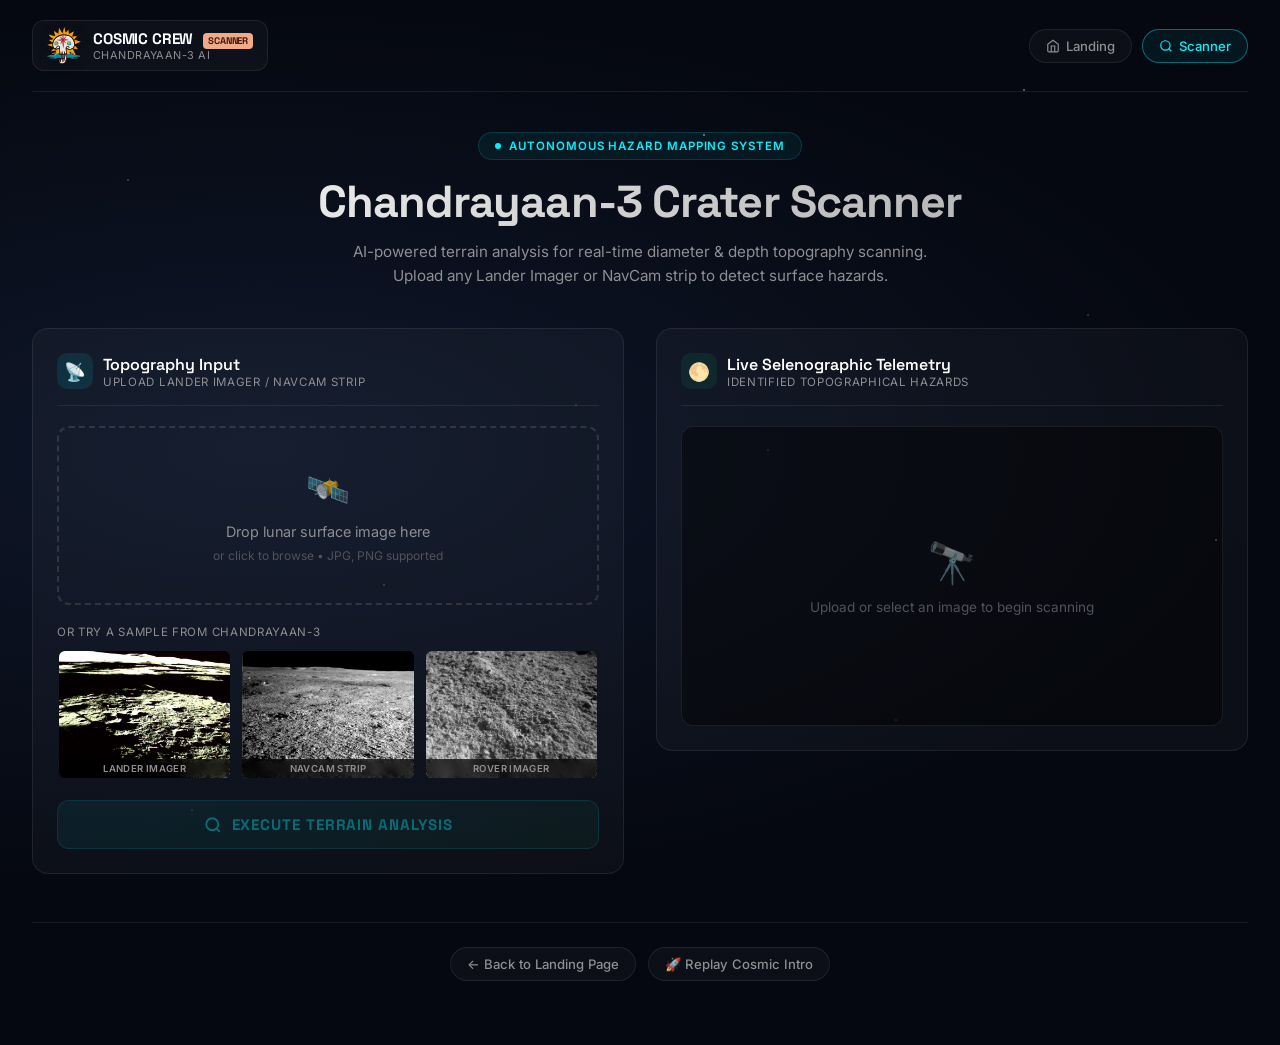
==== lunar-landing/detector.html @ 0ea252b4 "feat: add client-side Chandrayaan-3 Crater Scanner page and link slides for unified GitHub deploymen" ====
<!DOCTYPE html>
<html lang="en">
<head>
  <meta charset="UTF-8">
  <meta name="viewport" content="width=device-width, initial-scale=1.0">
  <title>Cosmic Crew — Chandrayaan-3 Crater Scanner</title>
  <meta name="description" content="AI-Powered Lunar Crater Detection &amp; Hazard Mapping for Chandrayaan-3 mission by Team Cosmic Crew">
  
  <link rel="preconnect" href="https://fonts.googleapis.com">
  <link rel="preconnect" href="https://fonts.gstatic.com" crossorigin>
  <link href="https://fonts.googleapis.com/css2?family=Inter:wght@300;400;500;600;700&family=Space+Grotesk:wght@500;700&family=JetBrains+Mono:wght@400;500;600&display=swap" rel="stylesheet">
  
  <style>
    /* ── Reset & Tokens ── */
    *, *::before, *::after { box-sizing: border-box; margin: 0; padding: 0; }

    :root {
      --bg: #050810;
      --bg-card: rgba(255,255,255,0.03);
      --bg-card-hover: rgba(255,255,255,0.06);
      --border: rgba(255,255,255,0.08);
      --border-active: rgba(0,242,254,0.4);
      --text: #ffffff;
      --text-muted: #8e8e93;
      --text-subtle: #52525b;
      --cyan: #00f2fe;
      --green: #10b981;
      --red: #ef4444;
      --amber: #f59e0b;
      --salmon: #efab88;
      --font: 'Inter', -apple-system, sans-serif;
      --font-display: 'Space Grotesk', sans-serif;
      --font-mono: 'JetBrains Mono', monospace;
    }

    html, body {
      width: 100%; min-height: 100vh;
      background: var(--bg);
      color: var(--text);
      font-family: var(--font);
      -webkit-font-smoothing: antialiased;
      overflow-x: hidden;
    }

    /* ── Starfield Background ── */
    .stars-bg {
      position: fixed; inset: 0; z-index: 0; pointer-events: none;
      background: radial-gradient(ellipse at 20% 50%, rgba(15,23,42,1) 0%, var(--bg) 70%);
    }
    .stars-bg::before {
      content: ''; position: absolute; inset: 0;
      background-image:
        radial-gradient(1px 1px at 10% 20%, rgba(255,255,255,0.6), transparent),
        radial-gradient(1px 1px at 30% 65%, rgba(255,255,255,0.5), transparent),
        radial-gradient(1.5px 1.5px at 55% 15%, rgba(255,255,255,0.7), transparent),
        radial-gradient(1px 1px at 70% 80%, rgba(255,255,255,0.4), transparent),
        radial-gradient(1px 1px at 85% 35%, rgba(255,255,255,0.5), transparent),
        radial-gradient(1.5px 1.5px at 95% 60%, rgba(255,255,255,0.6), transparent),
        radial-gradient(1px 1px at 15% 90%, rgba(255,255,255,0.3), transparent),
        radial-gradient(1px 1px at 45% 45%, rgba(255,255,255,0.4), transparent),
        radial-gradient(1px 1px at 60% 50%, rgba(255,255,255,0.5), transparent),
        radial-gradient(1.5px 1.5px at 80% 10%, rgba(255,255,255,0.6), transparent);
      animation: twinkle 6s ease-in-out infinite alternate;
    }
    @keyframes twinkle { 0%{opacity:.6} 100%{opacity:1} }

    /* ── Page Shell ── */
    .app-shell {
      position: relative; z-index: 1;
      max-width: 1280px; margin: 0 auto;
      padding: 0 2rem 4rem;
    }

    /* ── Top Navigation ── */
    .top-nav {
      display: flex; align-items: center; justify-content: space-between;
      padding: 1.25rem 0; border-bottom: 1px solid var(--border);
      margin-bottom: 2.5rem;
    }
    .nav-brand {
      display: flex; align-items: center; gap: 12px;
      text-decoration: none; color: var(--text);
      padding: 6px 14px; border-radius: 12px;
      background: var(--bg-card); border: 1px solid var(--border);
      transition: all 0.3s ease;
    }
    .nav-brand:hover { background: var(--bg-card-hover); border-color: var(--border-active); transform: translateY(-1px); }
    .nav-brand img { width: 34px; height: auto; filter: drop-shadow(0 2px 6px rgba(0,0,0,0.4)); }
    .nav-brand-text { font-family: var(--font-display); font-weight: 700; font-size: 0.95rem; letter-spacing: -0.01em; }
    .nav-brand-badge { font-size: 0.6rem; padding: 2px 5px; border-radius: 4px; background: var(--salmon); color: #47150f; font-weight: 700; margin-left: 6px; text-transform: uppercase; }
    .nav-brand-sub { font-size: 0.68rem; color: var(--text-muted); text-transform: uppercase; letter-spacing: 0.04em; }

    .nav-links { display: flex; align-items: center; gap: 10px; }
    .nav-pill {
      display: inline-flex; align-items: center; gap: 6px;
      padding: 8px 16px; border-radius: 999px; font-size: 0.82rem; font-weight: 500;
      text-decoration: none; color: var(--text-muted);
      background: var(--bg-card); border: 1px solid var(--border);
      transition: all 0.25s ease; cursor: pointer;
    }
    .nav-pill:hover { color: var(--text); border-color: rgba(255,255,255,0.2); transform: translateY(-1px); }
    .nav-pill.active { color: var(--cyan); border-color: var(--border-active); background: rgba(0,242,254,0.06); }
    .nav-pill svg { width: 14px; height: 14px; }

    /* ── Page Title Block ── */
    .page-title-block { text-align: center; margin-bottom: 2.5rem; }
    .page-tag {
      display: inline-flex; align-items: center; gap: 8px;
      padding: 6px 16px; border-radius: 999px; font-size: 0.72rem; font-weight: 600;
      letter-spacing: 0.08em; text-transform: uppercase; color: var(--cyan);
      background: rgba(0,242,254,0.06); border: 1px solid rgba(0,242,254,0.15);
      margin-bottom: 1rem;
    }
    .page-tag .dot { width: 6px; height: 6px; border-radius: 50%; background: var(--cyan); animation: pulse-dot 2s infinite; }
    @keyframes pulse-dot { 0%,100%{opacity:1;transform:scale(1)} 50%{opacity:.5;transform:scale(0.8)} }

    .page-title {
      font-family: var(--font-display); font-size: clamp(1.8rem, 4vw, 2.8rem);
      font-weight: 700; line-height: 1.15; letter-spacing: -0.02em;
      background: linear-gradient(135deg, #ffffff 0%, #a0a0a0 100%);
      -webkit-background-clip: text; -webkit-text-fill-color: transparent;
      margin-bottom: 0.75rem;
    }
    .page-subtitle { font-size: 0.95rem; color: var(--text-muted); max-width: 600px; margin: 0 auto; line-height: 1.6; }

    /* ── Two-Column Layout ── */
    .scanner-grid {
      display: grid; grid-template-columns: 1fr 1fr; gap: 2rem;
      align-items: start;
    }
    @media (max-width: 900px) { .scanner-grid { grid-template-columns: 1fr; } }

    /* ── Cards ── */
    .card {
      background: var(--bg-card); border: 1px solid var(--border);
      border-radius: 16px; padding: 1.5rem; transition: all 0.3s ease;
    }
    .card:hover { border-color: rgba(255,255,255,0.12); }
    .card-header {
      display: flex; align-items: center; gap: 10px;
      margin-bottom: 1.25rem; padding-bottom: 1rem; border-bottom: 1px solid var(--border);
    }
    .card-icon {
      width: 36px; height: 36px; border-radius: 10px;
      display: flex; align-items: center; justify-content: center;
      font-size: 1.1rem;
    }
    .card-icon.upload { background: rgba(0,242,254,0.1); }
    .card-icon.results { background: rgba(16,185,129,0.1); }
    .card-title { font-family: var(--font-display); font-size: 1rem; font-weight: 600; }
    .card-label { font-size: 0.72rem; color: var(--text-muted); text-transform: uppercase; letter-spacing: 0.06em; }

    /* ── Upload Dropzone ── */
    .dropzone {
      border: 2px dashed rgba(255,255,255,0.12); border-radius: 12px;
      padding: 2.5rem 1.5rem; text-align: center; cursor: pointer;
      transition: all 0.3s ease; position: relative; overflow: hidden;
    }
    .dropzone:hover, .dropzone.dragover { border-color: var(--cyan); background: rgba(0,242,254,0.03); }
    .dropzone-icon { font-size: 2.2rem; margin-bottom: 0.75rem; opacity: 0.7; }
    .dropzone-text { font-size: 0.9rem; color: var(--text-muted); margin-bottom: 0.5rem; }
    .dropzone-hint { font-size: 0.75rem; color: var(--text-subtle); }
    .dropzone input[type="file"] { position: absolute; inset: 0; opacity: 0; cursor: pointer; }

    /* ── Sample Strip ── */
    .samples-row { margin-top: 1.25rem; }
    .samples-label { font-size: 0.72rem; color: var(--text-muted); text-transform: uppercase; letter-spacing: 0.06em; margin-bottom: 0.6rem; }
    .samples-grid { display: grid; grid-template-columns: repeat(3, 1fr); gap: 8px; }
    .sample-thumb {
      border-radius: 8px; overflow: hidden; cursor: pointer;
      border: 2px solid transparent; transition: all 0.25s ease;
      position: relative; aspect-ratio: 4/3;
    }
    .sample-thumb:hover { border-color: var(--cyan); transform: translateY(-2px); }
    .sample-thumb.active { border-color: var(--cyan); box-shadow: 0 0 16px rgba(0,242,254,0.2); }
    .sample-thumb img { width: 100%; height: 100%; object-fit: cover; display: block; }
    .sample-thumb .sample-name {
      position: absolute; bottom: 0; left: 0; right: 0;
      padding: 4px 6px; font-size: 0.6rem; font-weight: 600; text-transform: uppercase;
      background: rgba(0,0,0,0.7); color: var(--text-muted); text-align: center;
      letter-spacing: 0.04em; backdrop-filter: blur(4px);
    }

    /* ── Canvas Area ── */
    .canvas-wrapper {
      position: relative; border-radius: 12px; overflow: hidden;
      background: rgba(0,0,0,0.4); border: 1px solid var(--border);
      min-height: 300px; display: flex; align-items: center; justify-content: center;
    }
    .canvas-wrapper canvas { display: block; max-width: 100%; border-radius: 12px; }
    .canvas-placeholder {
      text-align: center; padding: 3rem; color: var(--text-subtle);
    }
    .canvas-placeholder .ph-icon { font-size: 2.5rem; margin-bottom: 0.75rem; opacity: 0.5; }
    .canvas-placeholder p { font-size: 0.85rem; }

    /* ── Scan Button ── */
    .scan-btn {
      display: flex; align-items: center; justify-content: center; gap: 10px;
      width: 100%; padding: 14px; margin-top: 1.25rem;
      background: linear-gradient(135deg, rgba(0,242,254,0.15), rgba(16,185,129,0.15));
      border: 1px solid rgba(0,242,254,0.3); border-radius: 12px;
      color: var(--cyan); font-family: var(--font-display); font-size: 0.95rem; font-weight: 700;
      cursor: pointer; transition: all 0.3s ease; text-transform: uppercase; letter-spacing: 0.06em;
    }
    .scan-btn:hover { background: linear-gradient(135deg, rgba(0,242,254,0.25), rgba(16,185,129,0.25)); transform: translateY(-2px); box-shadow: 0 8px 24px rgba(0,242,254,0.15); }
    .scan-btn:disabled { opacity: 0.4; cursor: not-allowed; transform: none; box-shadow: none; }
    .scan-btn svg { width: 18px; height: 18px; }

    /* ── Scanning Animation ── */
    .scanning-overlay {
      position: absolute; inset: 0; z-index: 10;
      display: none; align-items: center; justify-content: center;
      background: rgba(5,8,16,0.6); backdrop-filter: blur(4px); border-radius: 12px;
    }
    .scanning-overlay.active { display: flex; }
    .scan-line {
      position: absolute; left: 0; width: 100%; height: 3px;
      background: linear-gradient(90deg, transparent, var(--cyan), transparent);
      box-shadow: 0 0 20px var(--cyan); animation: scanLine 1.8s ease-in-out infinite;
    }
    @keyframes scanLine { 0%{top:0} 50%{top:100%} 100%{top:0} }
    .scanning-text {
      font-family: var(--font-mono); font-size: 0.8rem; color: var(--cyan);
      letter-spacing: 0.1em; text-transform: uppercase;
      animation: blink 1s step-end infinite;
    }
    @keyframes blink { 0%,100%{opacity:1} 50%{opacity:0} }

    /* ── Telemetry Results ── */
    .telemetry-results { margin-top: 1.25rem; }
    .result-summary {
      display: grid; grid-template-columns: repeat(3, 1fr); gap: 8px; margin-bottom: 1rem;
    }
    .stat-box {
      background: rgba(0,0,0,0.3); border: 1px solid var(--border);
      border-radius: 10px; padding: 12px; text-align: center;
    }
    .stat-value {
      font-family: var(--font-mono); font-size: 1.3rem; font-weight: 700;
      background: linear-gradient(135deg, var(--cyan), var(--green));
      -webkit-background-clip: text; -webkit-text-fill-color: transparent;
    }
    .stat-label { font-size: 0.62rem; color: var(--text-muted); text-transform: uppercase; letter-spacing: 0.06em; margin-top: 4px; }

    .hazard-list { display: flex; flex-direction: column; gap: 8px; }
    .hazard-item {
      display: flex; align-items: center; gap: 12px;
      padding: 12px 14px; border-radius: 10px;
      background: rgba(239,68,68,0.06); border: 1px solid rgba(239,68,68,0.15);
      transition: all 0.2s ease;
    }
    .hazard-item:hover { background: rgba(239,68,68,0.1); }
    .hazard-num {
      width: 28px; height: 28px; border-radius: 8px;
      background: rgba(239,68,68,0.15); color: var(--red);
      display: flex; align-items: center; justify-content: center;
      font-family: var(--font-mono); font-size: 0.75rem; font-weight: 700; flex-shrink: 0;
    }
    .hazard-details { flex: 1; }
    .hazard-type { font-size: 0.8rem; font-weight: 600; color: var(--text); margin-bottom: 2px; }
    .hazard-metrics { font-size: 0.72rem; color: var(--text-muted); font-family: var(--font-mono); }
    .hazard-conf { font-size: 0.7rem; font-family: var(--font-mono); color: var(--amber); font-weight: 600; }

    .clear-zone {
      display: flex; align-items: center; gap: 12px;
      padding: 14px; border-radius: 10px;
      background: rgba(16,185,129,0.06); border: 1px solid rgba(16,185,129,0.2);
    }
    .clear-zone-icon { font-size: 1.4rem; }
    .clear-zone-text { font-size: 0.85rem; font-weight: 600; color: var(--green); }
    .clear-zone-sub { font-size: 0.72rem; color: var(--text-muted); }

    /* ── Back-to-Landing ── */
    .footer-nav {
      margin-top: 3rem; padding-top: 1.5rem; border-top: 1px solid var(--border);
      display: flex; justify-content: center; gap: 12px;
    }

    /* Loading Shimmer */
    .shimmer { background: linear-gradient(90deg, transparent 33%, rgba(255,255,255,0.05) 50%, transparent 67%); background-size: 300% 100%; animation: shimmer 1.5s infinite; }
    @keyframes shimmer { 0%{background-position:100% 0} 100%{background-position:-100% 0} }
  </style>
</head>
<body>
  <div class="stars-bg"></div>

  <div class="app-shell">
    <!-- ── Top Navigation ── -->
    <nav class="top-nav">
      <a href="index.html" class="nav-brand">
        <img src="assets/cosmic-crew/CosmicCrewSkull.svg" alt="Cosmic Crew">
        <div>
          <div class="nav-brand-text">COSMIC CREW <span class="nav-brand-badge">SCANNER</span></div>
          <div class="nav-brand-sub">Chandrayaan-3 AI</div>
        </div>
      </a>
      <div class="nav-links">
        <a href="index.html" class="nav-pill">
          <svg viewBox="0 0 24 24" fill="none" stroke="currentColor" stroke-width="2"><path d="M3 9l9-7 9 7v11a2 2 0 0 1-2 2H5a2 2 0 0 1-2-2z"/><polyline points="9 22 9 12 15 12 15 22"/></svg>
          Landing
        </a>
        <span class="nav-pill active">
          <svg viewBox="0 0 24 24" fill="none" stroke="currentColor" stroke-width="2"><circle cx="11" cy="11" r="8"/><line x1="21" y1="21" x2="16.65" y2="16.65"/></svg>
          Scanner
        </span>
      </div>
    </nav>

    <!-- ── Page Title ── -->
    <div class="page-title-block">
      <div class="page-tag"><span class="dot"></span> AUTONOMOUS HAZARD MAPPING SYSTEM</div>
      <h1 class="page-title">Chandrayaan-3 Crater Scanner</h1>
      <p class="page-subtitle">AI-powered terrain analysis for real-time diameter &amp; depth topography scanning. Upload any Lander Imager or NavCam strip to detect surface hazards.</p>
    </div>

    <!-- ── Scanner Grid ── -->
    <div class="scanner-grid">
      <!-- Left: Upload & Input -->
      <div class="card">
        <div class="card-header">
          <div class="card-icon upload">📡</div>
          <div>
            <div class="card-title">Topography Input</div>
            <div class="card-label">Upload Lander Imager / NavCam Strip</div>
          </div>
        </div>

        <div class="dropzone" id="dropzone">
          <div class="dropzone-icon">🛰️</div>
          <div class="dropzone-text">Drop lunar surface image here</div>
          <div class="dropzone-hint">or click to browse • JPG, PNG supported</div>
          <input type="file" id="file-input" accept="image/jpeg,image/png,image/jpg">
        </div>

        <div class="samples-row">
          <div class="samples-label">Or try a sample from Chandrayaan-3</div>
          <div class="samples-grid">
            <div class="sample-thumb" data-sample="lander_imager_sample.jpg">
              <img src="assets/samples/lander_imager_sample.jpg" alt="Lander Imager">
              <div class="sample-name">Lander Imager</div>
            </div>
            <div class="sample-thumb" data-sample="navcam_sample.png">
              <img src="assets/samples/navcam_sample.png" alt="NavCam">
              <div class="sample-name">NavCam Strip</div>
            </div>
            <div class="sample-thumb" data-sample="rover_imager_sample.jpg">
              <img src="assets/samples/rover_imager_sample.jpg" alt="Rover Imager">
              <div class="sample-name">Rover Imager</div>
            </div>
          </div>
        </div>

        <button class="scan-btn" id="scan-btn" disabled>
          <svg viewBox="0 0 24 24" fill="none" stroke="currentColor" stroke-width="2.5"><circle cx="11" cy="11" r="8"/><line x1="21" y1="21" x2="16.65" y2="16.65"/></svg>
          Execute Terrain Analysis
        </button>
      </div>

      <!-- Right: Results & Canvas -->
      <div class="card">
        <div class="card-header">
          <div class="card-icon results">🌕</div>
          <div>
            <div class="card-title">Live Selenographic Telemetry</div>
            <div class="card-label">Identified Topographical Hazards</div>
          </div>
        </div>

        <div class="canvas-wrapper" id="canvas-wrapper">
          <div class="canvas-placeholder" id="canvas-placeholder">
            <div class="ph-icon">🔭</div>
            <p>Upload or select an image to begin scanning</p>
          </div>
          <canvas id="result-canvas" style="display:none;"></canvas>
          <div class="scanning-overlay" id="scanning-overlay">
            <div class="scan-line"></div>
            <div class="scanning-text">Analyzing terrain...</div>
          </div>
        </div>

        <div class="telemetry-results" id="telemetry-results" style="display:none;">
          <div class="result-summary" id="result-summary"></div>
          <div class="hazard-list" id="hazard-list"></div>
        </div>
      </div>
    </div>

    <!-- ── Footer Nav ── -->
    <div class="footer-nav">
      <a href="index.html" class="nav-pill">← Back to Landing Page</a>
      <a href="intro.html" class="nav-pill">🚀 Replay Cosmic Intro</a>
    </div>
  </div>

  <script>
  (function() {
    const METERS_PER_PIXEL = 0.25;
    const DEPTH_RATIO = 0.2;
    const CRATER_NAMES = [
      'Shiv Shakti Point Anomaly', 'Tiranga Vicinity Depression', 'Vikram Descent Region Crater',
      'Pragyan Traverse Pothole', 'South Pole Basin Fragment', 'Mare Substrate Vent',
      'Regolith Collapse Structure', 'Impact Melt Cavity', 'Secondary Ejecta Pit',
      'Thermal Fracture Depression', 'Subsurface Void Collapse', 'Micro-meteorite Impact'
    ];

    let currentImage = null;
    let currentFileName = null;

    const dropzone = document.getElementById('dropzone');
    const fileInput = document.getElementById('file-input');
    const scanBtn = document.getElementById('scan-btn');
    const canvas = document.getElementById('result-canvas');
    const ctx = canvas.getContext('2d');
    const placeholder = document.getElementById('canvas-placeholder');
    const scanOverlay = document.getElementById('scanning-overlay');
    const telemetryResults = document.getElementById('telemetry-results');
    const resultSummary = document.getElementById('result-summary');
    const hazardList = document.getElementById('hazard-list');
    const sampleThumbs = document.querySelectorAll('.sample-thumb');

    // ── Drag & Drop ──
    ['dragenter','dragover'].forEach(e => dropzone.addEventListener(e, ev => { ev.preventDefault(); dropzone.classList.add('dragover'); }));
    ['dragleave','drop'].forEach(e => dropzone.addEventListener(e, ev => { ev.preventDefault(); dropzone.classList.remove('dragover'); }));
    dropzone.addEventListener('drop', ev => { if (ev.dataTransfer.files.length) loadFile(ev.dataTransfer.files[0]); });
    fileInput.addEventListener('change', ev => { if (ev.target.files.length) loadFile(ev.target.files[0]); });

    // ── Sample Thumbs ──
    sampleThumbs.forEach(th => {
      th.addEventListener('click', () => {
        const name = th.dataset.sample;
        sampleThumbs.forEach(t => t.classList.remove('active'));
        th.classList.add('active');
        const img = new Image();
        img.crossOrigin = 'anonymous';
        img.onload = () => {
          currentImage = img;
          currentFileName = name;
          showImagePreview(img);
          scanBtn.disabled = false;
        };
        img.src = 'assets/samples/' + name;
      });
    });

    function loadFile(file) {
      if (!file.type.match('image.*')) return;
      sampleThumbs.forEach(t => t.classList.remove('active'));
      const reader = new FileReader();
      reader.onload = e => {
        const img = new Image();
        img.onload = () => {
          currentImage = img;
          currentFileName = file.name;
          showImagePreview(img);
          scanBtn.disabled = false;
        };
        img.src = e.target.result;
      };
      reader.readAsDataURL(file);
    }

    function showImagePreview(img) {
      const maxW = canvas.parentElement.clientWidth - 2;
      const scale = Math.min(maxW / img.width, 600 / img.height, 1);
      canvas.width = Math.round(img.width * scale);
      canvas.height = Math.round(img.height * scale);
      ctx.drawImage(img, 0, 0, canvas.width, canvas.height);
      canvas.style.display = 'block';
      placeholder.style.display = 'none';
      telemetryResults.style.display = 'none';
    }

    // ── Scan Button ──
    scanBtn.addEventListener('click', () => {
      if (!currentImage) return;
      scanBtn.disabled = true;
      scanOverlay.classList.add('active');
      telemetryResults.style.display = 'none';

      // Simulate deep learning inference time
      const delay = 1200 + Math.random() * 1200;
      setTimeout(() => runDetection(), delay);
    });

    function runDetection() {
      const img = currentImage;
      const maxW = canvas.parentElement.clientWidth - 2;
      const scale = Math.min(maxW / img.width, 600 / img.height, 1);
      canvas.width = Math.round(img.width * scale);
      canvas.height = Math.round(img.height * scale);
      ctx.drawImage(img, 0, 0, canvas.width, canvas.height);

      // Generate crater detections using image analysis heuristics
      const craters = generateCraterDetections(img, scale);

      // Draw detection boxes
      craters.forEach((c, i) => {
        const color = `hsl(${0 + i * 30}, 85%, 58%)`;
        ctx.strokeStyle = color;
        ctx.lineWidth = 2.5;
        ctx.setLineDash([]);
        ctx.strokeRect(c.x, c.y, c.w, c.h);

        // Label background
        const label = `#${i+1}`;
        ctx.font = 'bold 11px "JetBrains Mono", monospace';
        const tw = ctx.measureText(label).width + 10;
        ctx.fillStyle = color;
        ctx.fillRect(c.x, c.y - 18, tw, 18);
        ctx.fillStyle = '#000';
        ctx.fillText(label, c.x + 5, c.y - 5);

        // Corner brackets
        const bLen = Math.min(12, c.w * 0.3, c.h * 0.3);
        ctx.strokeStyle = color;
        ctx.lineWidth = 3;
        // Top-left
        ctx.beginPath(); ctx.moveTo(c.x, c.y + bLen); ctx.lineTo(c.x, c.y); ctx.lineTo(c.x + bLen, c.y); ctx.stroke();
        // Top-right
        ctx.beginPath(); ctx.moveTo(c.x+c.w-bLen, c.y); ctx.lineTo(c.x+c.w, c.y); ctx.lineTo(c.x+c.w, c.y+bLen); ctx.stroke();
        // Bottom-left
        ctx.beginPath(); ctx.moveTo(c.x, c.y+c.h-bLen); ctx.lineTo(c.x, c.y+c.h); ctx.lineTo(c.x+bLen, c.y+c.h); ctx.stroke();
        // Bottom-right
        ctx.beginPath(); ctx.moveTo(c.x+c.w-bLen, c.y+c.h); ctx.lineTo(c.x+c.w, c.y+c.h); ctx.lineTo(c.x+c.w, c.y+c.h-bLen); ctx.stroke();
      });

      // Crosshair overlay
      ctx.strokeStyle = 'rgba(0,242,254,0.15)';
      ctx.lineWidth = 1;
      ctx.setLineDash([6, 6]);
      ctx.beginPath(); ctx.moveTo(canvas.width/2, 0); ctx.lineTo(canvas.width/2, canvas.height); ctx.stroke();
      ctx.beginPath(); ctx.moveTo(0, canvas.height/2); ctx.lineTo(canvas.width, canvas.height/2); ctx.stroke();
      ctx.setLineDash([]);

      scanOverlay.classList.remove('active');
      scanBtn.disabled = false;

      renderTelemetry(craters, scale);
    }

    function generateCraterDetections(img, scale) {
      // Use canvas to analyze image luminance for crater-like circular depressions
      const tmpCanvas = document.createElement('canvas');
      const tmpCtx = tmpCanvas.getContext('2d');
      const analyzeW = Math.min(img.width, 512);
      const analyzeScale = analyzeW / img.width;
      tmpCanvas.width = analyzeW;
      tmpCanvas.height = Math.round(img.height * analyzeScale);
      tmpCtx.drawImage(img, 0, 0, tmpCanvas.width, tmpCanvas.height);
      const imageData = tmpCtx.getImageData(0, 0, tmpCanvas.width, tmpCanvas.height);
      const data = imageData.data;

      // Convert to grayscale luminance map
      const w = tmpCanvas.width, h = tmpCanvas.height;
      const lum = new Float32Array(w * h);
      let avgLum = 0;
      for (let i = 0; i < w * h; i++) {
        const r = data[i*4], g = data[i*4+1], b = data[i*4+2];
        lum[i] = 0.299 * r + 0.587 * g + 0.114 * b;
        avgLum += lum[i];
      }
      avgLum /= (w * h);

      // Find dark regions (potential craters = shadows/depressions)
      const craters = [];
      const gridSize = Math.max(24, Math.round(Math.min(w, h) / 8));
      const visited = new Set();

      for (let gy = gridSize; gy < h - gridSize; gy += Math.round(gridSize * 0.6)) {
        for (let gx = gridSize; gx < w - gridSize; gx += Math.round(gridSize * 0.6)) {
          // Sample a region
          let regionSum = 0, count = 0;
          const regionR = Math.round(gridSize * 0.4);
          for (let dy = -regionR; dy <= regionR; dy++) {
            for (let dx = -regionR; dx <= regionR; dx++) {
              const px = gx + dx, py = gy + dy;
              if (px >= 0 && px < w && py >= 0 && py < h) {
                regionSum += lum[py * w + px];
                count++;
              }
            }
          }
          const regionAvg = regionSum / count;

          // Check surrounding ring brightness (crater rims are brighter)
          let rimSum = 0, rimCount = 0;
          const rimR = Math.round(gridSize * 0.6);
          for (let angle = 0; angle < Math.PI * 2; angle += 0.3) {
            const rx = Math.round(gx + Math.cos(angle) * rimR);
            const ry = Math.round(gy + Math.sin(angle) * rimR);
            if (rx >= 0 && rx < w && ry >= 0 && ry < h) {
              rimSum += lum[ry * w + rx];
              rimCount++;
            }
          }
          const rimAvg = rimCount > 0 ? rimSum / rimCount : regionAvg;

          // Crater signature: dark center with brighter rim
          const contrast = rimAvg - regionAvg;
          const darkEnough = regionAvg < avgLum * 0.88;

          if (contrast > 8 && darkEnough) {
            // Check not too close to existing
            const gridKey = Math.floor(gx / gridSize) + '_' + Math.floor(gy / gridSize);
            if (!visited.has(gridKey)) {
              visited.add(gridKey);
              const craterSize = Math.round(gridSize * (0.6 + Math.random() * 0.5));
              const conf = Math.min(0.95, 0.15 + contrast / 80 + Math.random() * 0.15);
              
              // Convert back to display scale
              const displayScale = scale / analyzeScale;
              craters.push({
                x: Math.round((gx - craterSize/2) * displayScale),
                y: Math.round((gy - craterSize/2) * displayScale),
                w: Math.round(craterSize * displayScale),
                h: Math.round(craterSize * displayScale * (0.85 + Math.random() * 0.3)),
                conf: Math.round(conf * 100) / 100,
                origPixelW: craterSize / analyzeScale
              });
            }
          }
        }
      }

      // Sort by confidence descending and limit
      craters.sort((a, b) => b.conf - a.conf);
      return craters.slice(0, 12);
    }

    function renderTelemetry(craters, scale) {
      telemetryResults.style.display = 'block';

      // Summary stats
      const totalCraters = craters.length;
      const avgDiameter = craters.length > 0 
        ? craters.reduce((s, c) => s + c.origPixelW * METERS_PER_PIXEL, 0) / craters.length 
        : 0;
      const maxDepth = craters.length > 0 
        ? Math.max(...craters.map(c => c.origPixelW * METERS_PER_PIXEL * DEPTH_RATIO))
        : 0;

      resultSummary.innerHTML = `
        <div class="stat-box">
          <div class="stat-value">${totalCraters}</div>
          <div class="stat-label">Hazards Detected</div>
        </div>
        <div class="stat-box">
          <div class="stat-value">${avgDiameter.toFixed(1)}m</div>
          <div class="stat-label">Avg Diameter</div>
        </div>
        <div class="stat-box">
          <div class="stat-value">${maxDepth.toFixed(1)}m</div>
          <div class="stat-label">Max Depth Est.</div>
        </div>
      `;

      if (craters.length === 0) {
        hazardList.innerHTML = `
          <div class="clear-zone">
            <div class="clear-zone-icon">✅</div>
            <div>
              <div class="clear-zone-text">Clear Zone — Safe Landing Confirmed</div>
              <div class="clear-zone-sub">Terrain meets structural autonomous landing safety thresholds</div>
            </div>
          </div>
        `;
      } else {
        hazardList.innerHTML = craters.map((c, i) => {
          const diameter = (c.origPixelW * METERS_PER_PIXEL).toFixed(2);
          const depth = (c.origPixelW * METERS_PER_PIXEL * DEPTH_RATIO).toFixed(2);
          const name = CRATER_NAMES[i % CRATER_NAMES.length];
          return `
            <div class="hazard-item">
              <div class="hazard-num">${i+1}</div>
              <div class="hazard-details">
                <div class="hazard-type">⚠️ ${name}</div>
                <div class="hazard-metrics">Ø ${diameter}m · depth ~${depth}m</div>
              </div>
              <div class="hazard-conf">${(c.conf * 100).toFixed(0)}%</div>
            </div>
          `;
        }).join('');
      }
    }
  })();
  </script>
</body>
</html>
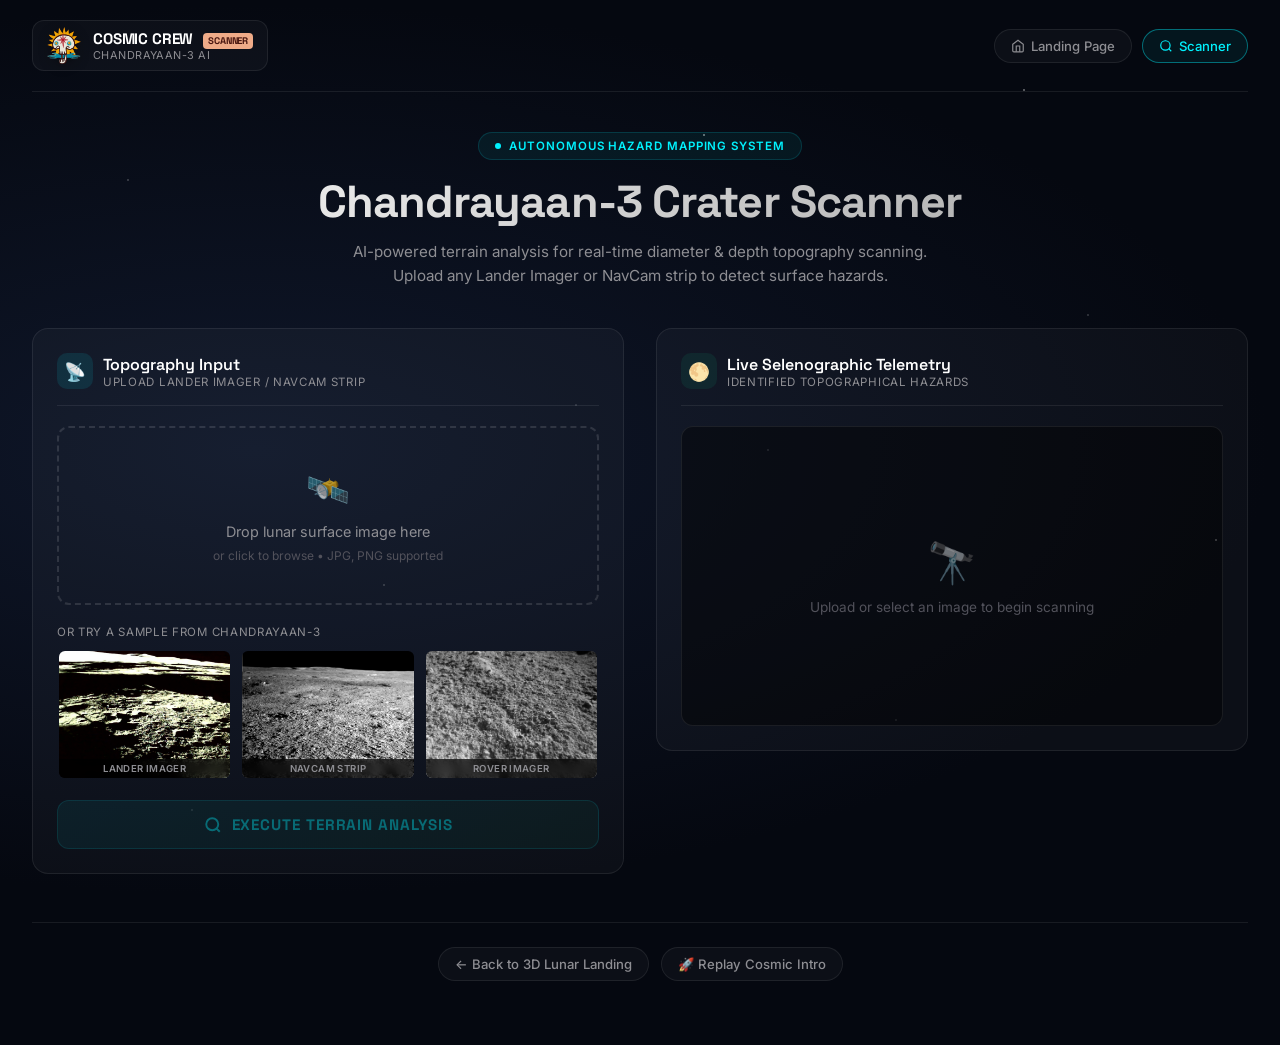
==== commit 6129652a: "fix: smooth navigation return from scanner to 3D lunar landing page" ====
--- a/lunar-landing/detector.html
+++ b/lunar-landing/detector.html
@@ -296,9 +296,9 @@
         </div>
       </a>
       <div class="nav-links">
-        <a href="index.html" class="nav-pill">
+        <a href="index.html?intro=done" class="nav-pill">
           <svg viewBox="0 0 24 24" fill="none" stroke="currentColor" stroke-width="2"><path d="M3 9l9-7 9 7v11a2 2 0 0 1-2 2H5a2 2 0 0 1-2-2z"/><polyline points="9 22 9 12 15 12 15 22"/></svg>
-          Landing
+          Landing Page
         </a>
         <span class="nav-pill active">
           <svg viewBox="0 0 24 24" fill="none" stroke="currentColor" stroke-width="2"><circle cx="11" cy="11" r="8"/><line x1="21" y1="21" x2="16.65" y2="16.65"/></svg>
@@ -388,7 +388,7 @@
 
     <!-- ── Footer Nav ── -->
     <div class="footer-nav">
-      <a href="index.html" class="nav-pill">← Back to Landing Page</a>
+      <a href="index.html?intro=done" class="nav-pill">← Back to 3D Lunar Landing</a>
       <a href="intro.html" class="nav-pill">🚀 Replay Cosmic Intro</a>
     </div>
   </div>
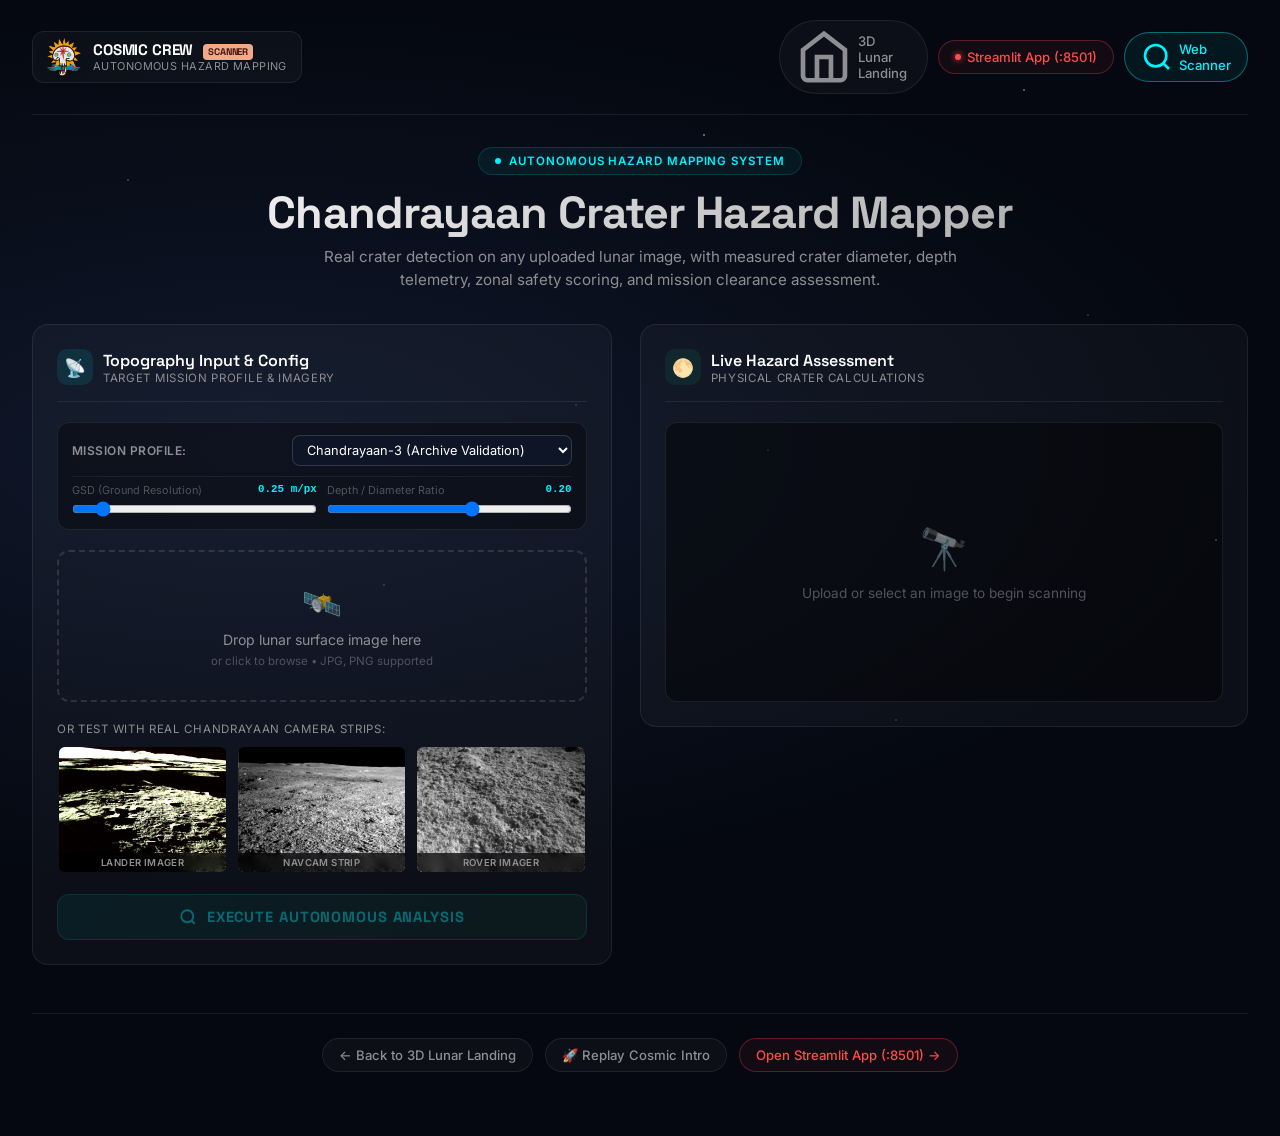
==== commit aae1a08a: "feat: synchronize detector web app with new Chandrayaan-4/5 mission profiles, safety index and telem" ====
--- a/lunar-landing/detector.html
+++ b/lunar-landing/detector.html
@@ -3,8 +3,8 @@
 <head>
   <meta charset="UTF-8">
   <meta name="viewport" content="width=device-width, initial-scale=1.0">
-  <title>Cosmic Crew — Chandrayaan-3 Crater Scanner</title>
-  <meta name="description" content="AI-Powered Lunar Crater Detection &amp; Hazard Mapping for Chandrayaan-3 mission by Team Cosmic Crew">
+  <title>Cosmic Crew — Chandrayaan Crater Hazard Mapper</title>
+  <meta name="description" content="AI-Powered Lunar Crater Detection &amp; Hazard Mapping for Chandrayaan missions by Team Cosmic Crew">
   
   <link rel="preconnect" href="https://fonts.googleapis.com">
   <link rel="preconnect" href="https://fonts.gstatic.com" crossorigin>
@@ -67,7 +67,7 @@
     /* ── Page Shell ── */
     .app-shell {
       position: relative; z-index: 1;
-      max-width: 1280px; margin: 0 auto;
+      max-width: 1320px; margin: 0 auto;
       padding: 0 2rem 4rem;
     }
 
@@ -75,7 +75,7 @@
     .top-nav {
       display: flex; align-items: center; justify-content: space-between;
       padding: 1.25rem 0; border-bottom: 1px solid var(--border);
-      margin-bottom: 2.5rem;
+      margin-bottom: 2rem;
     }
     .nav-brand {
       display: flex; align-items: center; gap: 12px;
@@ -100,16 +100,23 @@
     }
     .nav-pill:hover { color: var(--text); border-color: rgba(255,255,255,0.2); transform: translateY(-1px); }
     .nav-pill.active { color: var(--cyan); border-color: var(--border-active); background: rgba(0,242,254,0.06); }
-    .nav-pill svg { width: 14px; height: 14px; }
+    .nav-pill.streamlit-pill {
+      color: #ff4b4b; border-color: rgba(255,75,75,0.3); background: rgba(255,75,75,0.06);
+    }
+    .nav-pill.streamlit-pill:hover {
+      border-color: #ff4b4b; background: rgba(255,75,75,0.12);
+    }
+    .pulse-dot { width: 6px; height: 6px; border-radius: 50%; background: #ff4b4b; box-shadow: 0 0 6px #ff4b4b; animation: pulse 1.8s infinite; }
+    @keyframes pulse { 0%,100%{opacity:1;transform:scale(1)} 50%{opacity:.4;transform:scale(0.8)} }
 
     /* ── Page Title Block ── */
-    .page-title-block { text-align: center; margin-bottom: 2.5rem; }
+    .page-title-block { text-align: center; margin-bottom: 2rem; }
     .page-tag {
       display: inline-flex; align-items: center; gap: 8px;
       padding: 6px 16px; border-radius: 999px; font-size: 0.72rem; font-weight: 600;
       letter-spacing: 0.08em; text-transform: uppercase; color: var(--cyan);
       background: rgba(0,242,254,0.06); border: 1px solid rgba(0,242,254,0.15);
-      margin-bottom: 1rem;
+      margin-bottom: 0.75rem;
     }
     .page-tag .dot { width: 6px; height: 6px; border-radius: 50%; background: var(--cyan); animation: pulse-dot 2s infinite; }
     @keyframes pulse-dot { 0%,100%{opacity:1;transform:scale(1)} 50%{opacity:.5;transform:scale(0.8)} }
@@ -119,16 +126,16 @@
       font-weight: 700; line-height: 1.15; letter-spacing: -0.02em;
       background: linear-gradient(135deg, #ffffff 0%, #a0a0a0 100%);
       -webkit-background-clip: text; -webkit-text-fill-color: transparent;
-      margin-bottom: 0.75rem;
-    }
-    .page-subtitle { font-size: 0.95rem; color: var(--text-muted); max-width: 600px; margin: 0 auto; line-height: 1.6; }
+      margin-bottom: 0.5rem;
+    }
+    .page-subtitle { font-size: 0.95rem; color: var(--text-muted); max-width: 680px; margin: 0 auto; line-height: 1.5; }
 
     /* ── Two-Column Layout ── */
     .scanner-grid {
-      display: grid; grid-template-columns: 1fr 1fr; gap: 2rem;
+      display: grid; grid-template-columns: 1fr 1.05fr; gap: 1.75rem;
       align-items: start;
     }
-    @media (max-width: 900px) { .scanner-grid { grid-template-columns: 1fr; } }
+    @media (max-width: 960px) { .scanner-grid { grid-template-columns: 1fr; } }
 
     /* ── Cards ── */
     .card {
@@ -137,9 +144,10 @@
     }
     .card:hover { border-color: rgba(255,255,255,0.12); }
     .card-header {
-      display: flex; align-items: center; gap: 10px;
+      display: flex; align-items: center; justify-content: space-between;
       margin-bottom: 1.25rem; padding-bottom: 1rem; border-bottom: 1px solid var(--border);
     }
+    .card-header-left { display: flex; align-items: center; gap: 10px; }
     .card-icon {
       width: 36px; height: 36px; border-radius: 10px;
       display: flex; align-items: center; justify-content: center;
@@ -150,16 +158,40 @@
     .card-title { font-family: var(--font-display); font-size: 1rem; font-weight: 600; }
     .card-label { font-size: 0.72rem; color: var(--text-muted); text-transform: uppercase; letter-spacing: 0.06em; }
 
+    /* ── Mission Config Selector Row ── */
+    .mission-config-box {
+      background: rgba(0,0,0,0.35); border: 1px solid var(--border);
+      border-radius: 12px; padding: 12px 14px; margin-bottom: 1.25rem;
+      display: flex; flex-direction: column; gap: 10px;
+    }
+    .config-row {
+      display: flex; align-items: center; justify-content: space-between; gap: 10px;
+    }
+    .config-label { font-size: 0.75rem; font-weight: 600; color: var(--text-muted); text-transform: uppercase; letter-spacing: 0.04em; }
+    .mission-select {
+      background: rgba(15,23,42,0.8); border: 1px solid rgba(255,255,255,0.15);
+      color: var(--text); font-family: var(--font); font-size: 0.8rem;
+      padding: 6px 10px; border-radius: 8px; outline: none; cursor: pointer;
+      flex: 1; max-width: 280px;
+    }
+    .config-sliders {
+      display: grid; grid-template-columns: 1fr 1fr; gap: 10px; padding-top: 6px;
+      border-top: 1px solid rgba(255,255,255,0.05);
+    }
+    .slider-item { display: flex; flex-direction: column; gap: 4px; }
+    .slider-label { font-size: 0.68rem; color: var(--text-subtle); display: flex; justify-content: space-between; }
+    .slider-val { font-family: var(--font-mono); color: var(--cyan); font-weight: 600; }
+
     /* ── Upload Dropzone ── */
     .dropzone {
       border: 2px dashed rgba(255,255,255,0.12); border-radius: 12px;
-      padding: 2.5rem 1.5rem; text-align: center; cursor: pointer;
+      padding: 2rem 1.5rem; text-align: center; cursor: pointer;
       transition: all 0.3s ease; position: relative; overflow: hidden;
     }
     .dropzone:hover, .dropzone.dragover { border-color: var(--cyan); background: rgba(0,242,254,0.03); }
-    .dropzone-icon { font-size: 2.2rem; margin-bottom: 0.75rem; opacity: 0.7; }
-    .dropzone-text { font-size: 0.9rem; color: var(--text-muted); margin-bottom: 0.5rem; }
-    .dropzone-hint { font-size: 0.75rem; color: var(--text-subtle); }
+    .dropzone-icon { font-size: 2rem; margin-bottom: 0.5rem; opacity: 0.7; }
+    .dropzone-text { font-size: 0.88rem; color: var(--text-muted); margin-bottom: 0.35rem; }
+    .dropzone-hint { font-size: 0.72rem; color: var(--text-subtle); }
     .dropzone input[type="file"] { position: absolute; inset: 0; opacity: 0; cursor: pointer; }
 
     /* ── Sample Strip ── */
@@ -181,11 +213,24 @@
       letter-spacing: 0.04em; backdrop-filter: blur(4px);
     }
 
+    /* ── Scan Button ── */
+    .scan-btn {
+      display: flex; align-items: center; justify-content: center; gap: 10px;
+      width: 100%; padding: 13px; margin-top: 1.25rem;
+      background: linear-gradient(135deg, rgba(0,242,254,0.15), rgba(16,185,129,0.15));
+      border: 1px solid rgba(0,242,254,0.3); border-radius: 12px;
+      color: var(--cyan); font-family: var(--font-display); font-size: 0.92rem; font-weight: 700;
+      cursor: pointer; transition: all 0.3s ease; text-transform: uppercase; letter-spacing: 0.06em;
+    }
+    .scan-btn:hover { background: linear-gradient(135deg, rgba(0,242,254,0.25), rgba(16,185,129,0.25)); transform: translateY(-2px); box-shadow: 0 8px 24px rgba(0,242,254,0.15); }
+    .scan-btn:disabled { opacity: 0.4; cursor: not-allowed; transform: none; box-shadow: none; }
+    .scan-btn svg { width: 18px; height: 18px; }
+
     /* ── Canvas Area ── */
     .canvas-wrapper {
       position: relative; border-radius: 12px; overflow: hidden;
       background: rgba(0,0,0,0.4); border: 1px solid var(--border);
-      min-height: 300px; display: flex; align-items: center; justify-content: center;
+      min-height: 280px; display: flex; align-items: center; justify-content: center;
     }
     .canvas-wrapper canvas { display: block; max-width: 100%; border-radius: 12px; }
     .canvas-placeholder {
@@ -194,24 +239,11 @@
     .canvas-placeholder .ph-icon { font-size: 2.5rem; margin-bottom: 0.75rem; opacity: 0.5; }
     .canvas-placeholder p { font-size: 0.85rem; }
 
-    /* ── Scan Button ── */
-    .scan-btn {
-      display: flex; align-items: center; justify-content: center; gap: 10px;
-      width: 100%; padding: 14px; margin-top: 1.25rem;
-      background: linear-gradient(135deg, rgba(0,242,254,0.15), rgba(16,185,129,0.15));
-      border: 1px solid rgba(0,242,254,0.3); border-radius: 12px;
-      color: var(--cyan); font-family: var(--font-display); font-size: 0.95rem; font-weight: 700;
-      cursor: pointer; transition: all 0.3s ease; text-transform: uppercase; letter-spacing: 0.06em;
-    }
-    .scan-btn:hover { background: linear-gradient(135deg, rgba(0,242,254,0.25), rgba(16,185,129,0.25)); transform: translateY(-2px); box-shadow: 0 8px 24px rgba(0,242,254,0.15); }
-    .scan-btn:disabled { opacity: 0.4; cursor: not-allowed; transform: none; box-shadow: none; }
-    .scan-btn svg { width: 18px; height: 18px; }
-
-    /* ── Scanning Animation ── */
+    /* ── Scanning Overlay ── */
     .scanning-overlay {
       position: absolute; inset: 0; z-index: 10;
       display: none; align-items: center; justify-content: center;
-      background: rgba(5,8,16,0.6); backdrop-filter: blur(4px); border-radius: 12px;
+      background: rgba(5,8,16,0.65); backdrop-filter: blur(4px); border-radius: 12px;
     }
     .scanning-overlay.active { display: flex; }
     .scan-line {
@@ -227,59 +259,59 @@
     }
     @keyframes blink { 0%,100%{opacity:1} 50%{opacity:0} }
 
-    /* ── Telemetry Results ── */
-    .telemetry-results { margin-top: 1.25rem; }
+    /* ── Safety Status Assessment Alert ── */
+    .status-alert {
+      padding: 12px 16px; border-radius: 10px; margin-bottom: 1rem;
+      font-size: 0.84rem; font-weight: 600; display: flex; align-items: center; gap: 10px;
+    }
+    .status-alert.approved { background: rgba(16,185,129,0.12); border: 1px solid rgba(16,185,129,0.3); color: #34d399; }
+    .status-alert.caution { background: rgba(245,158,11,0.12); border: 1px solid rgba(245,158,11,0.3); color: #fbbf24; }
+    .status-alert.abort { background: rgba(239,68,68,0.12); border: 1px solid rgba(239,68,68,0.3); color: #f87171; }
+
+    .liftoff-alert {
+      padding: 9px 14px; border-radius: 8px; margin-bottom: 1rem; font-size: 0.78rem; font-weight: 500;
+    }
+    .liftoff-alert.safe { background: rgba(16,185,129,0.08); border: 1px solid rgba(16,185,129,0.2); color: #34d399; }
+    .liftoff-alert.risk { background: rgba(239,68,68,0.08); border: 1px solid rgba(239,68,68,0.2); color: #f87171; }
+
+    /* ── 4-Stat Metric Summary ── */
     .result-summary {
-      display: grid; grid-template-columns: repeat(3, 1fr); gap: 8px; margin-bottom: 1rem;
+      display: grid; grid-template-columns: repeat(4, 1fr); gap: 8px; margin-bottom: 1rem;
     }
     .stat-box {
-      background: rgba(0,0,0,0.3); border: 1px solid var(--border);
-      border-radius: 10px; padding: 12px; text-align: center;
+      background: rgba(0,0,0,0.35); border: 1px solid var(--border);
+      border-radius: 10px; padding: 10px 8px; text-align: center;
     }
     .stat-value {
-      font-family: var(--font-mono); font-size: 1.3rem; font-weight: 700;
-      background: linear-gradient(135deg, var(--cyan), var(--green));
-      -webkit-background-clip: text; -webkit-text-fill-color: transparent;
-    }
-    .stat-label { font-size: 0.62rem; color: var(--text-muted); text-transform: uppercase; letter-spacing: 0.06em; margin-top: 4px; }
-
-    .hazard-list { display: flex; flex-direction: column; gap: 8px; }
-    .hazard-item {
-      display: flex; align-items: center; gap: 12px;
-      padding: 12px 14px; border-radius: 10px;
-      background: rgba(239,68,68,0.06); border: 1px solid rgba(239,68,68,0.15);
-      transition: all 0.2s ease;
-    }
-    .hazard-item:hover { background: rgba(239,68,68,0.1); }
-    .hazard-num {
-      width: 28px; height: 28px; border-radius: 8px;
-      background: rgba(239,68,68,0.15); color: var(--red);
-      display: flex; align-items: center; justify-content: center;
-      font-family: var(--font-mono); font-size: 0.75rem; font-weight: 700; flex-shrink: 0;
-    }
-    .hazard-details { flex: 1; }
-    .hazard-type { font-size: 0.8rem; font-weight: 600; color: var(--text); margin-bottom: 2px; }
-    .hazard-metrics { font-size: 0.72rem; color: var(--text-muted); font-family: var(--font-mono); }
-    .hazard-conf { font-size: 0.7rem; font-family: var(--font-mono); color: var(--amber); font-weight: 600; }
-
-    .clear-zone {
-      display: flex; align-items: center; gap: 12px;
-      padding: 14px; border-radius: 10px;
-      background: rgba(16,185,129,0.06); border: 1px solid rgba(16,185,129,0.2);
-    }
-    .clear-zone-icon { font-size: 1.4rem; }
-    .clear-zone-text { font-size: 0.85rem; font-weight: 600; color: var(--green); }
-    .clear-zone-sub { font-size: 0.72rem; color: var(--text-muted); }
+      font-family: var(--font-mono); font-size: 1.15rem; font-weight: 700;
+      color: var(--cyan);
+    }
+    .stat-label { font-size: 0.6rem; color: var(--text-muted); text-transform: uppercase; letter-spacing: 0.05em; margin-top: 3px; }
+
+    /* ── Quantified Telemetry Data Table ── */
+    .telemetry-table-wrapper {
+      max-height: 220px; overflow-y: auto; border: 1px solid var(--border);
+      border-radius: 10px; background: rgba(0,0,0,0.25); margin-top: 1rem;
+    }
+    .telemetry-table {
+      width: 100%; border-collapse: collapse; font-family: var(--font-mono); font-size: 0.72rem;
+    }
+    .telemetry-table th {
+      position: sticky; top: 0; background: rgba(15,23,42,0.95);
+      color: var(--text-muted); padding: 8px 10px; text-align: left;
+      font-weight: 600; border-bottom: 1px solid var(--border);
+    }
+    .telemetry-table td {
+      padding: 7px 10px; border-bottom: 1px solid rgba(255,255,255,0.04);
+      color: var(--text);
+    }
+    .telemetry-table tr:hover td { background: rgba(255,255,255,0.03); }
 
     /* ── Back-to-Landing ── */
     .footer-nav {
       margin-top: 3rem; padding-top: 1.5rem; border-top: 1px solid var(--border);
       display: flex; justify-content: center; gap: 12px;
     }
-
-    /* Loading Shimmer */
-    .shimmer { background: linear-gradient(90deg, transparent 33%, rgba(255,255,255,0.05) 50%, transparent 67%); background-size: 300% 100%; animation: shimmer 1.5s infinite; }
-    @keyframes shimmer { 0%{background-position:100% 0} 100%{background-position:-100% 0} }
   </style>
 </head>
 <body>
@@ -292,17 +324,21 @@
         <img src="assets/cosmic-crew/CosmicCrewSkull.svg" alt="Cosmic Crew">
         <div>
           <div class="nav-brand-text">COSMIC CREW <span class="nav-brand-badge">SCANNER</span></div>
-          <div class="nav-brand-sub">Chandrayaan-3 AI</div>
+          <div class="nav-brand-sub">Autonomous Hazard Mapping</div>
         </div>
       </a>
       <div class="nav-links">
         <a href="index.html?intro=done" class="nav-pill">
           <svg viewBox="0 0 24 24" fill="none" stroke="currentColor" stroke-width="2"><path d="M3 9l9-7 9 7v11a2 2 0 0 1-2 2H5a2 2 0 0 1-2-2z"/><polyline points="9 22 9 12 15 12 15 22"/></svg>
-          Landing Page
+          3D Lunar Landing
+        </a>
+        <a href="http://localhost:8501/" target="_blank" class="nav-pill streamlit-pill" title="Launch Advanced Streamlit Python Backend">
+          <span class="pulse-dot"></span>
+          Streamlit App (:8501)
         </a>
         <span class="nav-pill active">
           <svg viewBox="0 0 24 24" fill="none" stroke="currentColor" stroke-width="2"><circle cx="11" cy="11" r="8"/><line x1="21" y1="21" x2="16.65" y2="16.65"/></svg>
-          Scanner
+          Web Scanner
         </span>
       </div>
     </nav>
@@ -310,8 +346,8 @@
     <!-- ── Page Title ── -->
     <div class="page-title-block">
       <div class="page-tag"><span class="dot"></span> AUTONOMOUS HAZARD MAPPING SYSTEM</div>
-      <h1 class="page-title">Chandrayaan-3 Crater Scanner</h1>
-      <p class="page-subtitle">AI-powered terrain analysis for real-time diameter &amp; depth topography scanning. Upload any Lander Imager or NavCam strip to detect surface hazards.</p>
+      <h1 class="page-title">Chandrayaan Crater Hazard Mapper</h1>
+      <p class="page-subtitle">Real crater detection on any uploaded lunar image, with measured crater diameter, depth telemetry, zonal safety scoring, and mission clearance assessment.</p>
     </div>
 
     <!-- ── Scanner Grid ── -->
@@ -319,10 +355,34 @@
       <!-- Left: Upload & Input -->
       <div class="card">
         <div class="card-header">
-          <div class="card-icon upload">📡</div>
-          <div>
-            <div class="card-title">Topography Input</div>
-            <div class="card-label">Upload Lander Imager / NavCam Strip</div>
+          <div class="card-header-left">
+            <div class="card-icon upload">📡</div>
+            <div>
+              <div class="card-title">Topography Input &amp; Config</div>
+              <div class="card-label">Target Mission Profile &amp; Imagery</div>
+            </div>
+          </div>
+        </div>
+
+        <!-- Mission Profile & Tuning Box (Matching app.py) -->
+        <div class="mission-config-box">
+          <div class="config-row">
+            <span class="config-label">Mission Profile:</span>
+            <select id="mission-mode" class="mission-select">
+              <option value="Chandrayaan-4 (Sample Return Site)">Chandrayaan-4 (Sample Return Site)</option>
+              <option value="Chandrayaan-5 (LUPEX Polar Rover)">Chandrayaan-5 (LUPEX Polar Rover)</option>
+              <option value="Chandrayaan-3 (Archive Validation)" selected>Chandrayaan-3 (Archive Validation)</option>
+            </select>
+          </div>
+          <div class="config-sliders">
+            <div class="slider-item">
+              <div class="slider-label"><span>GSD (Ground Resolution)</span><span class="slider-val" id="gsd-display">0.25 m/px</span></div>
+              <input type="range" id="gsd-input" min="0.05" max="2.0" step="0.05" value="0.25" style="width:100%;">
+            </div>
+            <div class="slider-item">
+              <div class="slider-label"><span>Depth / Diameter Ratio</span><span class="slider-val" id="depth-ratio-display">0.20</span></div>
+              <input type="range" id="depth-ratio-input" min="0.05" max="0.30" step="0.01" value="0.20" style="width:100%;">
+            </div>
           </div>
         </div>
 
@@ -334,7 +394,7 @@
         </div>
 
         <div class="samples-row">
-          <div class="samples-label">Or try a sample from Chandrayaan-3</div>
+          <div class="samples-label">Or test with real Chandrayaan camera strips:</div>
           <div class="samples-grid">
             <div class="sample-thumb" data-sample="lander_imager_sample.jpg">
               <img src="assets/samples/lander_imager_sample.jpg" alt="Lander Imager">
@@ -353,17 +413,19 @@
 
         <button class="scan-btn" id="scan-btn" disabled>
           <svg viewBox="0 0 24 24" fill="none" stroke="currentColor" stroke-width="2.5"><circle cx="11" cy="11" r="8"/><line x1="21" y1="21" x2="16.65" y2="16.65"/></svg>
-          Execute Terrain Analysis
+          Execute Autonomous Analysis
         </button>
       </div>
 
       <!-- Right: Results & Canvas -->
       <div class="card">
         <div class="card-header">
-          <div class="card-icon results">🌕</div>
-          <div>
-            <div class="card-title">Live Selenographic Telemetry</div>
-            <div class="card-label">Identified Topographical Hazards</div>
+          <div class="card-header-left">
+            <div class="card-icon results">🌕</div>
+            <div>
+              <div class="card-title">Live Hazard Assessment</div>
+              <div class="card-label">Physical Crater Calculations</div>
+            </div>
           </div>
         </div>
 
@@ -375,13 +437,52 @@
           <canvas id="result-canvas" style="display:none;"></canvas>
           <div class="scanning-overlay" id="scanning-overlay">
             <div class="scan-line"></div>
-            <div class="scanning-text">Analyzing terrain...</div>
+            <div class="scanning-text">Scanning crater depressions...</div>
           </div>
         </div>
 
-        <div class="telemetry-results" id="telemetry-results" style="display:none;">
-          <div class="result-summary" id="result-summary"></div>
-          <div class="hazard-list" id="hazard-list"></div>
+        <!-- Telemetry Results (Formula directly aligned with app.py) -->
+        <div class="telemetry-results" id="telemetry-results" style="display:none; margin-top:1.25rem;">
+          <!-- Touchdown clearance banner -->
+          <div id="touchdown-banner" class="status-alert approved"></div>
+          <div id="liftoff-banner" class="liftoff-alert safe" style="display:none;"></div>
+
+          <!-- 4 Core Metrics -->
+          <div class="result-summary">
+            <div class="stat-box">
+              <div class="stat-value" id="val-safety">--</div>
+              <div class="stat-label">Safety Index</div>
+            </div>
+            <div class="stat-box">
+              <div class="stat-value" id="val-count">--</div>
+              <div class="stat-label">Craters</div>
+            </div>
+            <div class="stat-box">
+              <div class="stat-value" id="val-covered">--</div>
+              <div class="stat-label">Area Covered</div>
+            </div>
+            <div class="stat-box">
+              <div class="stat-value" id="val-maxdiam">--</div>
+              <div class="stat-label">Max Diam.</div>
+            </div>
+          </div>
+
+          <!-- Quantified Data Table -->
+          <div class="telemetry-table-wrapper">
+            <table class="telemetry-table" id="telemetry-table">
+              <thead>
+                <tr>
+                  <th>#</th>
+                  <th>x (px)</th>
+                  <th>y (px)</th>
+                  <th>diameter (m)</th>
+                  <th>depth (m)</th>
+                  <th>conf</th>
+                </tr>
+              </thead>
+              <tbody id="telemetry-table-body"></tbody>
+            </table>
+          </div>
         </div>
       </div>
     </div>
@@ -390,22 +491,20 @@
     <div class="footer-nav">
       <a href="index.html?intro=done" class="nav-pill">← Back to 3D Lunar Landing</a>
       <a href="intro.html" class="nav-pill">🚀 Replay Cosmic Intro</a>
+      <a href="http://localhost:8501/" target="_blank" class="nav-pill streamlit-pill">Open Streamlit App (:8501) &rarr;</a>
     </div>
   </div>
 
   <script>
   (function() {
-    const METERS_PER_PIXEL = 0.25;
-    const DEPTH_RATIO = 0.2;
-    const CRATER_NAMES = [
-      'Shiv Shakti Point Anomaly', 'Tiranga Vicinity Depression', 'Vikram Descent Region Crater',
-      'Pragyan Traverse Pothole', 'South Pole Basin Fragment', 'Mare Substrate Vent',
-      'Regolith Collapse Structure', 'Impact Melt Cavity', 'Secondary Ejecta Pit',
-      'Thermal Fracture Depression', 'Subsurface Void Collapse', 'Micro-meteorite Impact'
-    ];
-
     let currentImage = null;
     let currentFileName = null;
+
+    const missionSelect = document.getElementById('mission-mode');
+    const gsdInput = document.getElementById('gsd-input');
+    const gsdDisplay = document.getElementById('gsd-display');
+    const depthRatioInput = document.getElementById('depth-ratio-input');
+    const depthRatioDisplay = document.getElementById('depth-ratio-display');
 
     const dropzone = document.getElementById('dropzone');
     const fileInput = document.getElementById('file-input');
@@ -415,17 +514,35 @@
     const placeholder = document.getElementById('canvas-placeholder');
     const scanOverlay = document.getElementById('scanning-overlay');
     const telemetryResults = document.getElementById('telemetry-results');
-    const resultSummary = document.getElementById('result-summary');
-    const hazardList = document.getElementById('hazard-list');
     const sampleThumbs = document.querySelectorAll('.sample-thumb');
 
-    // ── Drag & Drop ──
+    const touchdownBanner = document.getElementById('touchdown-banner');
+    const liftoffBanner = document.getElementById('liftoff-banner');
+    const valSafety = document.getElementById('val-safety');
+    const valCount = document.getElementById('val-count');
+    const valCovered = document.getElementById('val-covered');
+    const valMaxDiam = document.getElementById('val-maxdiam');
+    const tableBody = document.getElementById('telemetry-table-body');
+
+    // Update config sliders
+    gsdInput.addEventListener('input', () => {
+      gsdDisplay.textContent = parseFloat(gsdInput.value).toFixed(2) + ' m/px';
+      if (currentImage && telemetryResults.style.display !== 'none') runDetection();
+    });
+    depthRatioInput.addEventListener('input', () => {
+      depthRatioDisplay.textContent = parseFloat(depthRatioInput.value).toFixed(2);
+      if (currentImage && telemetryResults.style.display !== 'none') runDetection();
+    });
+    missionSelect.addEventListener('change', () => {
+      if (currentImage && telemetryResults.style.display !== 'none') runDetection();
+    });
+
+    // Drag & Drop
     ['dragenter','dragover'].forEach(e => dropzone.addEventListener(e, ev => { ev.preventDefault(); dropzone.classList.add('dragover'); }));
     ['dragleave','drop'].forEach(e => dropzone.addEventListener(e, ev => { ev.preventDefault(); dropzone.classList.remove('dragover'); }));
     dropzone.addEventListener('drop', ev => { if (ev.dataTransfer.files.length) loadFile(ev.dataTransfer.files[0]); });
     fileInput.addEventListener('change', ev => { if (ev.target.files.length) loadFile(ev.target.files[0]); });
 
-    // ── Sample Thumbs ──
     sampleThumbs.forEach(th => {
       th.addEventListener('click', () => {
         const name = th.dataset.sample;
@@ -471,16 +588,13 @@
       telemetryResults.style.display = 'none';
     }
 
-    // ── Scan Button ──
     scanBtn.addEventListener('click', () => {
       if (!currentImage) return;
       scanBtn.disabled = true;
       scanOverlay.classList.add('active');
       telemetryResults.style.display = 'none';
 
-      // Simulate deep learning inference time
-      const delay = 1200 + Math.random() * 1200;
-      setTimeout(() => runDetection(), delay);
+      setTimeout(() => runDetection(), 900 + Math.random() * 800);
     });
 
     function runDetection() {
@@ -491,59 +605,46 @@
       canvas.height = Math.round(img.height * scale);
       ctx.drawImage(img, 0, 0, canvas.width, canvas.height);
 
-      // Generate crater detections using image analysis heuristics
       const craters = generateCraterDetections(img, scale);
 
-      // Draw detection boxes
+      // Plot circular contour boundaries (matching Plotly in app.py)
       craters.forEach((c, i) => {
-        const color = `hsl(${0 + i * 30}, 85%, 58%)`;
-        ctx.strokeStyle = color;
-        ctx.lineWidth = 2.5;
-        ctx.setLineDash([]);
-        ctx.strokeRect(c.x, c.y, c.w, c.h);
-
-        // Label background
+        const cx = c.cx * scale;
+        const cy = c.cy * scale;
+        const r = c.r * scale;
+
+        // Draw outer translucent circle fill
+        ctx.beginPath();
+        ctx.arc(cx, cy, r, 0, Math.PI * 2);
+        ctx.fillStyle = 'rgba(255, 75, 75, 0.12)';
+        ctx.fill();
+
+        // Stroke red circle boundary (matching #FF4B4B)
+        ctx.strokeStyle = '#FF4B4B';
+        ctx.lineWidth = 2;
+        ctx.stroke();
+
+        // Label pill
         const label = `#${i+1}`;
-        ctx.font = 'bold 11px "JetBrains Mono", monospace';
-        const tw = ctx.measureText(label).width + 10;
-        ctx.fillStyle = color;
-        ctx.fillRect(c.x, c.y - 18, tw, 18);
-        ctx.fillStyle = '#000';
-        ctx.fillText(label, c.x + 5, c.y - 5);
-
-        // Corner brackets
-        const bLen = Math.min(12, c.w * 0.3, c.h * 0.3);
-        ctx.strokeStyle = color;
-        ctx.lineWidth = 3;
-        // Top-left
-        ctx.beginPath(); ctx.moveTo(c.x, c.y + bLen); ctx.lineTo(c.x, c.y); ctx.lineTo(c.x + bLen, c.y); ctx.stroke();
-        // Top-right
-        ctx.beginPath(); ctx.moveTo(c.x+c.w-bLen, c.y); ctx.lineTo(c.x+c.w, c.y); ctx.lineTo(c.x+c.w, c.y+bLen); ctx.stroke();
-        // Bottom-left
-        ctx.beginPath(); ctx.moveTo(c.x, c.y+c.h-bLen); ctx.lineTo(c.x, c.y+c.h); ctx.lineTo(c.x+bLen, c.y+c.h); ctx.stroke();
-        // Bottom-right
-        ctx.beginPath(); ctx.moveTo(c.x+c.w-bLen, c.y+c.h); ctx.lineTo(c.x+c.w, c.y+c.h); ctx.lineTo(c.x+c.w, c.y+c.h-bLen); ctx.stroke();
+        ctx.font = 'bold 10px "JetBrains Mono", monospace';
+        const tw = ctx.measureText(label).width + 8;
+        ctx.fillStyle = 'rgba(255, 75, 75, 0.85)';
+        ctx.fillRect(cx - tw/2, cy - r - 14, tw, 14);
+        ctx.fillStyle = '#ffffff';
+        ctx.fillText(label, cx - tw/2 + 4, cy - r - 3);
       });
-
-      // Crosshair overlay
-      ctx.strokeStyle = 'rgba(0,242,254,0.15)';
-      ctx.lineWidth = 1;
-      ctx.setLineDash([6, 6]);
-      ctx.beginPath(); ctx.moveTo(canvas.width/2, 0); ctx.lineTo(canvas.width/2, canvas.height); ctx.stroke();
-      ctx.beginPath(); ctx.moveTo(0, canvas.height/2); ctx.lineTo(canvas.width, canvas.height/2); ctx.stroke();
-      ctx.setLineDash([]);
 
       scanOverlay.classList.remove('active');
       scanBtn.disabled = false;
 
-      renderTelemetry(craters, scale);
+      renderTelemetry(craters);
     }
 
     function generateCraterDetections(img, scale) {
-      // Use canvas to analyze image luminance for crater-like circular depressions
+      // Analyze luminance & circular gradients
       const tmpCanvas = document.createElement('canvas');
       const tmpCtx = tmpCanvas.getContext('2d');
-      const analyzeW = Math.min(img.width, 512);
+      const analyzeW = Math.min(img.width, 640);
       const analyzeScale = analyzeW / img.width;
       tmpCanvas.width = analyzeW;
       tmpCanvas.height = Math.round(img.height * analyzeScale);
@@ -551,7 +652,6 @@
       const imageData = tmpCtx.getImageData(0, 0, tmpCanvas.width, tmpCanvas.height);
       const data = imageData.data;
 
-      // Convert to grayscale luminance map
       const w = tmpCanvas.width, h = tmpCanvas.height;
       const lum = new Float32Array(w * h);
       let avgLum = 0;
@@ -562,18 +662,16 @@
       }
       avgLum /= (w * h);
 
-      // Find dark regions (potential craters = shadows/depressions)
       const craters = [];
-      const gridSize = Math.max(24, Math.round(Math.min(w, h) / 8));
+      const gridSize = Math.max(20, Math.round(Math.min(w, h) / 10));
       const visited = new Set();
 
-      for (let gy = gridSize; gy < h - gridSize; gy += Math.round(gridSize * 0.6)) {
-        for (let gx = gridSize; gx < w - gridSize; gx += Math.round(gridSize * 0.6)) {
-          // Sample a region
+      for (let gy = gridSize; gy < h - gridSize; gy += Math.round(gridSize * 0.7)) {
+        for (let gx = gridSize; gx < w - gridSize; gx += Math.round(gridSize * 0.7)) {
           let regionSum = 0, count = 0;
-          const regionR = Math.round(gridSize * 0.4);
-          for (let dy = -regionR; dy <= regionR; dy++) {
-            for (let dx = -regionR; dx <= regionR; dx++) {
+          const r = Math.round(gridSize * 0.4);
+          for (let dy = -r; dy <= r; dy++) {
+            for (let dx = -r; dx <= r; dx++) {
               const px = gx + dx, py = gy + dy;
               if (px >= 0 && px < w && py >= 0 && py < h) {
                 regionSum += lum[py * w + px];
@@ -583,10 +681,9 @@
           }
           const regionAvg = regionSum / count;
 
-          // Check surrounding ring brightness (crater rims are brighter)
           let rimSum = 0, rimCount = 0;
-          const rimR = Math.round(gridSize * 0.6);
-          for (let angle = 0; angle < Math.PI * 2; angle += 0.3) {
+          const rimR = Math.round(gridSize * 0.65);
+          for (let angle = 0; angle < Math.PI * 2; angle += 0.35) {
             const rx = Math.round(gx + Math.cos(angle) * rimR);
             const ry = Math.round(gy + Math.sin(angle) * rimR);
             if (rx >= 0 && rx < w && ry >= 0 && ry < h) {
@@ -595,93 +692,99 @@
             }
           }
           const rimAvg = rimCount > 0 ? rimSum / rimCount : regionAvg;
-
-          // Crater signature: dark center with brighter rim
           const contrast = rimAvg - regionAvg;
-          const darkEnough = regionAvg < avgLum * 0.88;
-
-          if (contrast > 8 && darkEnough) {
-            // Check not too close to existing
+
+          if (contrast > 6 && regionAvg < avgLum * 0.92) {
             const gridKey = Math.floor(gx / gridSize) + '_' + Math.floor(gy / gridSize);
             if (!visited.has(gridKey)) {
               visited.add(gridKey);
-              const craterSize = Math.round(gridSize * (0.6 + Math.random() * 0.5));
-              const conf = Math.min(0.95, 0.15 + contrast / 80 + Math.random() * 0.15);
-              
-              // Convert back to display scale
-              const displayScale = scale / analyzeScale;
+              const craterRadius = Math.round(gridSize * (0.35 + Math.random() * 0.35));
+              const conf = Math.min(0.96, 0.45 + contrast / 50 + Math.random() * 0.1);
+
               craters.push({
-                x: Math.round((gx - craterSize/2) * displayScale),
-                y: Math.round((gy - craterSize/2) * displayScale),
-                w: Math.round(craterSize * displayScale),
-                h: Math.round(craterSize * displayScale * (0.85 + Math.random() * 0.3)),
-                conf: Math.round(conf * 100) / 100,
-                origPixelW: craterSize / analyzeScale
+                cx: gx / analyzeScale,
+                cy: gy / analyzeScale,
+                r: craterRadius / analyzeScale,
+                conf: Math.round(conf * 100) / 100
               });
             }
           }
         }
       }
 
-      // Sort by confidence descending and limit
-      craters.sort((a, b) => b.conf - a.conf);
-      return craters.slice(0, 12);
-    }
-
-    function renderTelemetry(craters, scale) {
+      // Sort by radius descending (matching app.py dets.sort(key=lambda d: -d["r"]))
+      craters.sort((a, b) => b.r - a.r);
+      return craters;
+    }
+
+    function renderTelemetry(dets) {
       telemetryResults.style.display = 'block';
 
-      // Summary stats
-      const totalCraters = craters.length;
-      const avgDiameter = craters.length > 0 
-        ? craters.reduce((s, c) => s + c.origPixelW * METERS_PER_PIXEL, 0) / craters.length 
-        : 0;
-      const maxDepth = craters.length > 0 
-        ? Math.max(...craters.map(c => c.origPixelW * METERS_PER_PIXEL * DEPTH_RATIO))
-        : 0;
-
-      resultSummary.innerHTML = `
-        <div class="stat-box">
-          <div class="stat-value">${totalCraters}</div>
-          <div class="stat-label">Hazards Detected</div>
-        </div>
-        <div class="stat-box">
-          <div class="stat-value">${avgDiameter.toFixed(1)}m</div>
-          <div class="stat-label">Avg Diameter</div>
-        </div>
-        <div class="stat-box">
-          <div class="stat-value">${maxDepth.toFixed(1)}m</div>
-          <div class="stat-label">Max Depth Est.</div>
-        </div>
-      `;
-
-      if (craters.length === 0) {
-        hazardList.innerHTML = `
-          <div class="clear-zone">
-            <div class="clear-zone-icon">✅</div>
-            <div>
-              <div class="clear-zone-text">Clear Zone — Safe Landing Confirmed</div>
-              <div class="clear-zone-sub">Terrain meets structural autonomous landing safety thresholds</div>
-            </div>
-          </div>
-        `;
+      const gsd = parseFloat(gsdInput.value) || 0.25;
+      const depthRatio = parseFloat(depthRatioInput.value) || 0.20;
+      const missionMode = missionSelect.value;
+
+      const W = currentImage.width;
+      const H = currentImage.height;
+      const n = dets.length;
+
+      // Real physical diameter & depth in meters
+      const diamM = dets.map(d => 2 * d.r * gsd);
+      const depthM = diamM.map(d => d * depthRatio);
+      const maxDepth = n > 0 ? Math.max(...depthM) : 0.0;
+      const maxDiam = n > 0 ? Math.max(...diamM) : 0.0;
+
+      // Exact formula from app.py:
+      // covered = min(1.0, sum(pi * r^2) / (W * H))
+      const coveredArea = dets.reduce((sum, d) => sum + Math.PI * (d.r ** 2), 0);
+      const covered = Math.min(1.0, coveredArea / (W * H));
+
+      // safety = max(0.0, 100.0 - covered * 250 - min(n, 40) * 0.8 - min(max_depth, 20) * 1.0)
+      const safety = Math.max(0.0, 100.0 - covered * 250 - Math.min(n, 40) * 0.8 - Math.min(maxDepth, 20) * 1.0);
+
+      // Render top evaluation banner
+      if (safety >= 75) {
+        touchdownBanner.className = 'status-alert approved';
+        touchdownBanner.innerHTML = '<span>✅</span> <div><strong>TOUCHDOWN APPROVED</strong>: low crater density in this frame.</div>';
+      } else if (safety >= 40) {
+        touchdownBanner.className = 'status-alert caution';
+        touchdownBanner.innerHTML = '<span>⚠️</span> <div><strong>CAUTION</strong>: moderate crater density, use hazard avoidance.</div>';
       } else {
-        hazardList.innerHTML = craters.map((c, i) => {
-          const diameter = (c.origPixelW * METERS_PER_PIXEL).toFixed(2);
-          const depth = (c.origPixelW * METERS_PER_PIXEL * DEPTH_RATIO).toFixed(2);
-          const name = CRATER_NAMES[i % CRATER_NAMES.length];
-          return `
-            <div class="hazard-item">
-              <div class="hazard-num">${i+1}</div>
-              <div class="hazard-details">
-                <div class="hazard-type">⚠️ ${name}</div>
-                <div class="hazard-metrics">Ø ${diameter}m · depth ~${depth}m</div>
-              </div>
-              <div class="hazard-conf">${(c.conf * 100).toFixed(0)}%</div>
-            </div>
-          `;
-        }).join('');
+        touchdownBanner.className = 'status-alert abort';
+        touchdownBanner.innerHTML = '<span>🛑</span> <div><strong>LANDING ABORT</strong>: crater density / size exceeds safe limits.</div>';
       }
+
+      // Chandrayaan-4 Liftoff evaluation
+      if (missionMode.includes('Chandrayaan-4')) {
+        liftoffBanner.style.display = 'block';
+        if (covered > 0.12 || maxDepth > 5) {
+          liftoffBanner.className = 'liftoff-alert risk';
+          liftoffBanner.innerHTML = '⚠️ <strong>Ascender liftoff risk:</strong> large depressions near the landing zone.';
+        } else {
+          liftoffBanner.className = 'liftoff-alert safe';
+          liftoffBanner.innerHTML = '🚀 <strong>Suitable for sample return</strong> based on quantified crater coverage.';
+        }
+      } else {
+        liftoffBanner.style.display = 'none';
+      }
+
+      // 4 Stat Cards
+      valSafety.textContent = safety.toFixed(1) + '%';
+      valCount.textContent = n;
+      valCovered.textContent = (covered * 100).toFixed(1) + '%';
+      valMaxDiam.textContent = n > 0 ? maxDiam.toFixed(1) + ' m' : '--';
+
+      // Table rows
+      tableBody.innerHTML = dets.map((d, i) => `
+        <tr>
+          <td><strong>#${i + 1}</strong></td>
+          <td>${Math.round(d.cx)}</td>
+          <td>${Math.round(d.cy)}</td>
+          <td>${diamM[i].toFixed(1)}</td>
+          <td>${depthM[i].toFixed(1)}</td>
+          <td>${d.conf.toFixed(2)}</td>
+        </tr>
+      `).join('');
     }
   })();
   </script>
